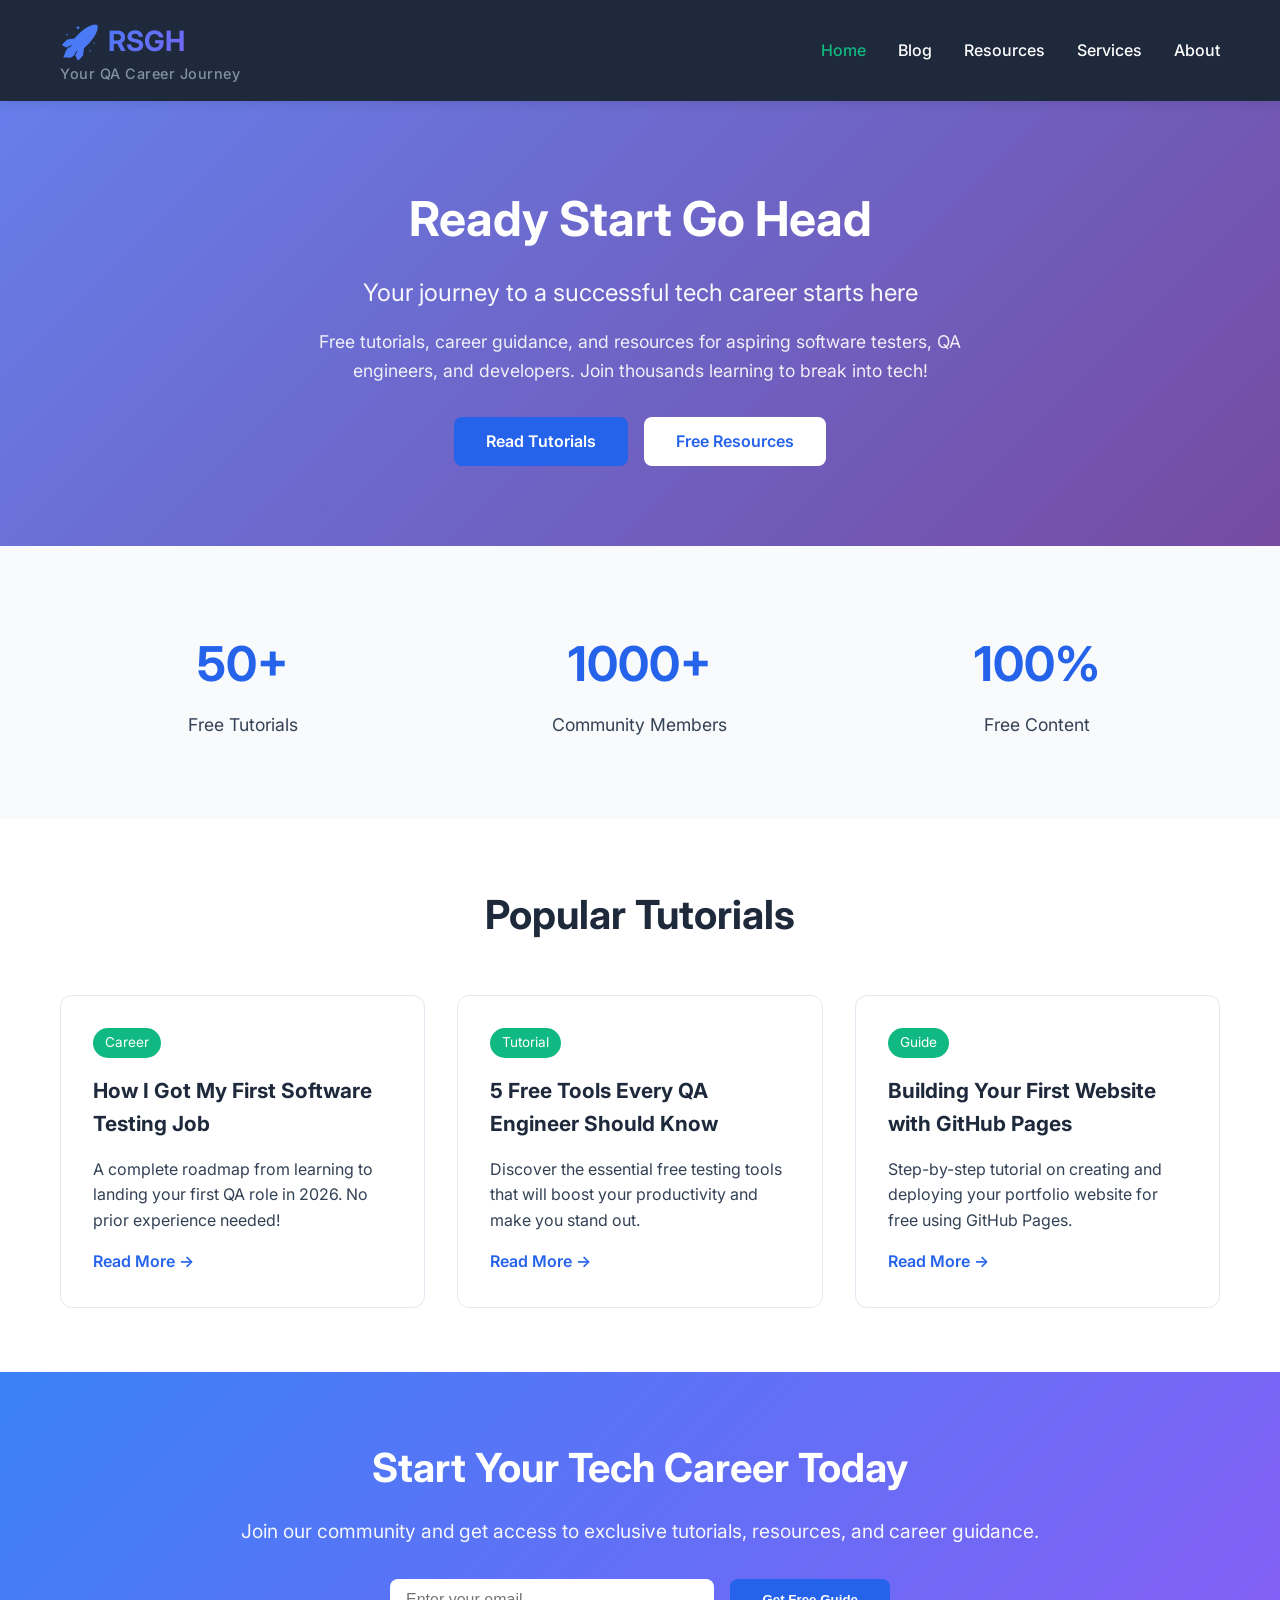
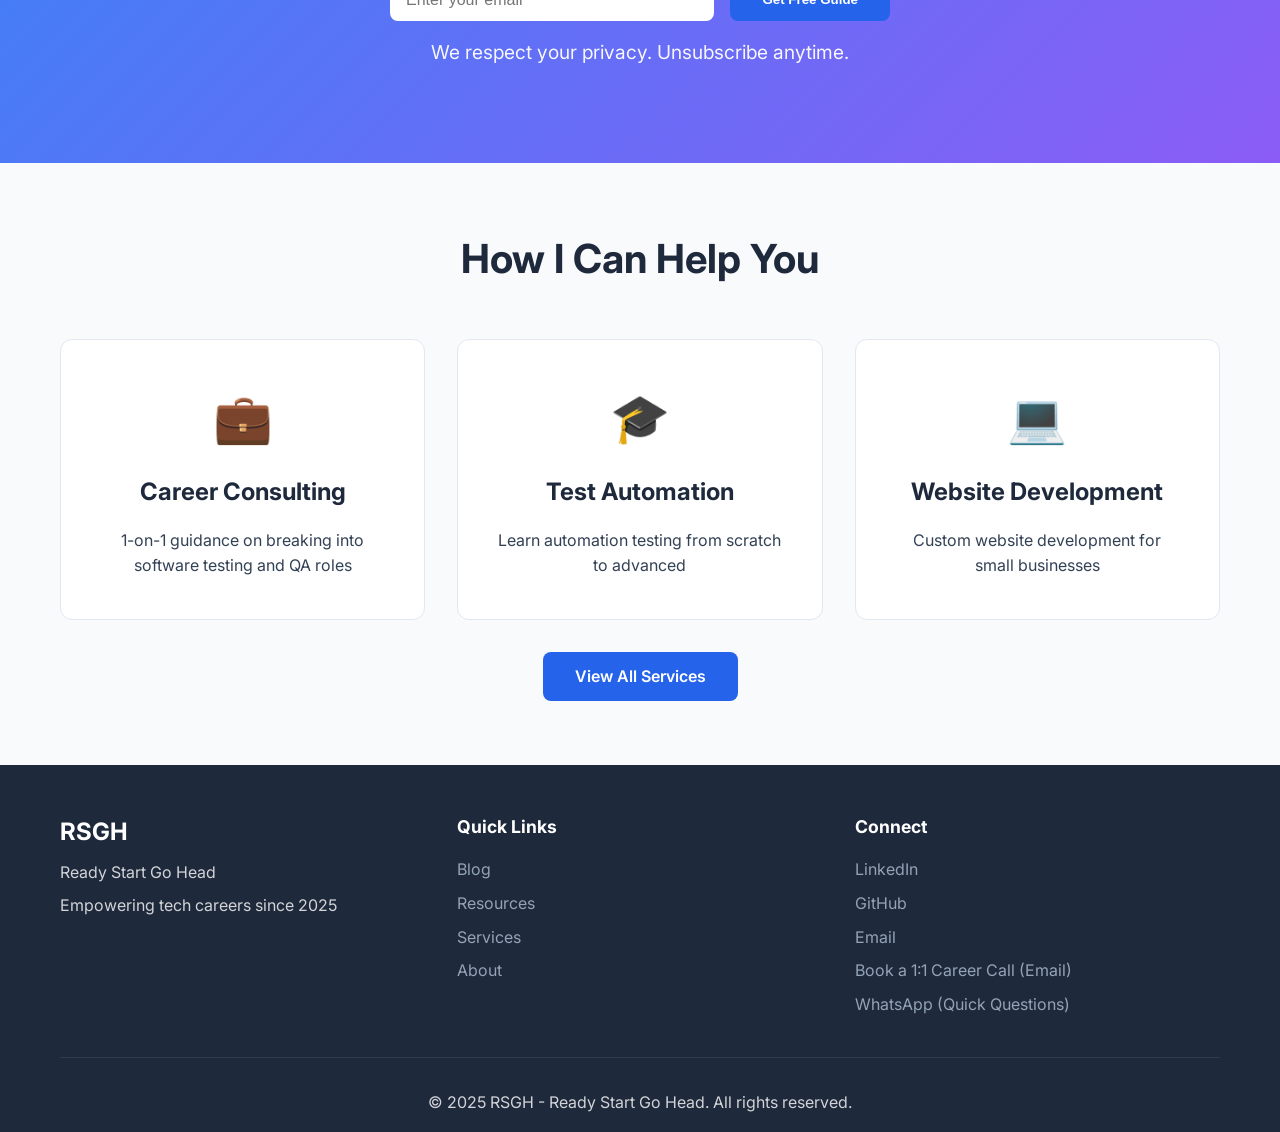
==== index.html @ 015f0974 "Add website files" ====
<!DOCTYPE html>
<html lang="en">
<head>
    <meta charset="UTF-8">
    <meta name="viewport" content="width=device-width, initial-scale=1.0">
    <meta name="description" content="RSGH - Ready Start Go Head | Empowering tech careers, software testing tutorials, and career guidance for aspiring developers and QA engineers.">
    <meta name="keywords" content="software testing, QA engineer, automation testing, career guidance, tech tutorials, RSGH, Ready Start Go Head">
    <title>RSGH - Ready Start Go Head | Tech Career & Software Testing</title>
    <link rel="stylesheet" href="styles.css">
    <link rel="preconnect" href="https://fonts.googleapis.com">
    <link rel="preconnect" href="https://fonts.gstatic.com" crossorigin>
    <link href="https://fonts.googleapis.com/css2?family=Inter:wght@300;400;600;700&display=swap" rel="stylesheet">
</head>
<body>
    <!-- Navigation -->
        <nav class="navbar">
            <div class="container">
                <div class="nav-brand">
                    <h2 style="display: flex; align-items: center; gap: 0.5rem; font-size: 1.75rem;"><span style="font-size: 2rem;">🚀</span> RSGH</h2>
                    <span class="brand-tagline" style="font-size: 0.9rem; font-weight: 500; opacity: 0.85; letter-spacing: 0.5px;">Your QA Career Journey</span>
                </div>
                <ul class="nav-menu">
                    <li><a href="index.html" class="active">Home</a></li>
                    <li><a href="blog.html">Blog</a></li>
                    <li><a href="resources.html">Resources</a></li>
                    <li><a href="services.html">Services</a></li>
                    <li><a href="about.html">About</a></li>
                </ul>
            </div>
        </nav>
    <!-- Hero Section -->
    <section class="hero">
        <div class="container">
            <div class="hero-content">
                <h1 class="hero-title">Ready Start Go Head</h1>
                <p class="hero-subtitle">Your journey to a successful tech career starts here</p>
                <p class="hero-description">Free tutorials, career guidance, and resources for aspiring software testers, QA engineers, and developers. Join thousands learning to break into tech!</p>
                <div class="hero-buttons">
                    <a href="blog.html" class="btn btn-primary">Read Tutorials</a>
                    <a href="resources.html" class="btn btn-secondary">Free Resources</a>
                </div>
            </div>
        </div>
    </section>

    <!-- Stats Section -->
    <section class="stats">
        <div class="container">
            <div class="stats-grid">
                <div class="stat-card">
                    <h3 class="stat-number">50+</h3>
                    <p class="stat-label">Free Tutorials</p>
                </div>
                <div class="stat-card">
                    <h3 class="stat-number">1000+</h3>
                    <p class="stat-label">Community Members</p>
                </div>
                <div class="stat-card">
                    <h3 class="stat-number">100%</h3>
                    <p class="stat-label">Free Content</p>
                </div>
            </div>
        </div>
    </section>

    <!-- Featured Content -->
    <section class="featured">
        <div class="container">
            <h2 class="section-title">Popular Tutorials</h2>
            <div class="featured-grid">
                <div class="featured-card">
                    <span class="card-tag">Career</span>
                    <h3>How I Got My First Software Testing Job</h3>
                    <p>A complete roadmap from learning to landing your first QA role in 2026. No prior experience needed!</p>
                    <a href="blog.html#post1" class="card-link">Read More →</a>
                </div>
                <div class="featured-card">
                    <span class="card-tag">Tutorial</span>
                    <h3>5 Free Tools Every QA Engineer Should Know</h3>
                    <p>Discover the essential free testing tools that will boost your productivity and make you stand out.</p>
                    <a href="blog.html#post2" class="card-link">Read More →</a>
                </div>
                <div class="featured-card">
                    <span class="card-tag">Guide</span>
                    <h3>Building Your First Website with GitHub Pages</h3>
                    <p>Step-by-step tutorial on creating and deploying your portfolio website for free using GitHub Pages.</p>
                    <a href="blog.html#post3" class="card-link">Read More →</a>
                </div>
            </div>
        </div>
    </section>

    <!-- CTA Section -->
    <section class="cta">
        <div class="container">
            <div class="cta-content">
                <h2>Start Your Tech Career Today</h2>
                <p>Join our community and get access to exclusive tutorials, resources, and career guidance.</p>
                <form class="email-form" action="https://formspree.io/f/mdanqoqn" method="POST">
                    <input type="email" name="email" placeholder="Enter your email" required>
                    <button type="submit" class="btn btn-primary">Get Free Guide</button>
                </form>
                <p class="privacy-note">We respect your privacy. Unsubscribe anytime.</p>
            </div>
        </div>
    </section>

    <!-- Services Preview -->
    <section class="services-preview">
        <div class="container">
            <h2 class="section-title">How I Can Help You</h2>
            <div class="services-grid">
                <div class="service-card">
                    <div class="service-icon">💼</div>
                    <h3>Career Consulting</h3>
                    <p>1-on-1 guidance on breaking into software testing and QA roles</p>
                </div>
                <div class="service-card">
                    <div class="service-icon">🎓</div>
                    <h3>Test Automation</h3>
                    <p>Learn automation testing from scratch to advanced</p>
                </div>
                <div class="service-card">
                    <div class="service-icon">💻</div>
                    <h3>Website Development</h3>
                    <p>Custom website development for small businesses</p>
                </div>
            </div>
            <div class="cta-button">
                <a href="services.html" class="btn btn-primary">View All Services</a>
            </div>
        </div>
    </section>

    <!-- Footer -->
    <footer class="footer">
        <div class="container">
            <div class="footer-content">
                <div class="footer-brand">
                    <h3>RSGH</h3>
                    <p>Ready Start Go Head</p>
                    <p>Empowering tech careers since 2025</p>
                </div>
                <div class="footer-links">
                    <h4>Quick Links</h4>
                    <ul>
                        <li><a href="blog.html">Blog</a></li>
                        <li><a href="resources.html">Resources</a></li>
                        <li><a href="services.html">Services</a></li>
                        <li><a href="about.html">About</a></li>
                    </ul>
                </div>
                <div class="footer-connect">                    
					<h4>Connect</h4>
					<ul>
					  <li><a href="https://www.linkedin.com/in/rajasekhar-narisetti/" target="_blank">LinkedIn</a></li>
					  <li><a href="https://github.com/rajasekhar477" target="_blank">GitHub</a></li>
					  <li><a href="mailto:raja4usekhar@gmail.com">Email</a></li>
					  <li><a href="mailto:raja4usekhar@gmail.com?subject=Book%20a%201:1%20Career%20Call&body=Hi%20Rajasekhar%2C%0A%0AI%20would%20like%20to%20book%20a%201:1%20career%20call.%20Here%20are%20my%20details%3A%0A-%20Current%20role%3A%0A-%20Experience%3A%0A-%20Main%20questions%3A%0A%0AThanks%2C%0A"
							 >Book a 1:1 Career Call (Email)</a></li>
					  <li><a href="https://wa.me/918919126316?text=Hi%20Rajasekhar%2C%20I%20came%20from%20rsgh.online%20and%20want%20career%20guidance."
							 target="_blank">WhatsApp (Quick Questions)</a></li>
					</ul>
                </div>
            </div>
            <div class="footer-bottom">
                <p>&copy; 2025 RSGH - Ready Start Go Head. All rights reserved.</p>
            </div>
        </div>
    </footer>

    <script>
        // Simple mobile menu toggle
        const navMenu = document.querySelector('.nav-menu');
        const navBrand = document.querySelector('.nav-brand');
        
        // Smooth scroll for anchor links
        document.querySelectorAll('a[href^="#"]').forEach(anchor => {
            anchor.addEventListener('click', function (e) {
                e.preventDefault();
                const target = document.querySelector(this.getAttribute('href'));
                if (target) {
                    target.scrollIntoView({ behavior: 'smooth' });
                }
            });
        });
    </script>

	    <!-- Start of Tawk.to Script -->	   
		<!--Start of Tawk.to Script-->
		<script type="text/javascript">
		var Tawk_API=Tawk_API||{}, Tawk_LoadStart=new Date();
		(function(){
		var s1=document.createElement("script"),s0=document.getElementsByTagName("script")[0];
		s1.async=true;
		s1.src='https://embed.tawk.to/694ec43c77283d197dcb7bb7/1jddqt34b';
		s1.charset='UTF-8';
		s1.setAttribute('crossorigin','*');
		s0.parentNode.insertBefore(s1,s0);
		})();
		</script>
		<!--End of Tawk.to Script-->
	    <!-- End of Tawk.to Script -->
</body>
</html>
---- styles.css ----
/* RSGH Website Styles - Ready Start Go Head */

/* Reset and Base Styles */
* {
    margin: 0;
    padding: 0;
    box-sizing: border-box;
}

:root {
    --primary-color: #2563eb;
    --secondary-color: #10b981;
    --dark-color: #1e293b;
    --light-color: #f8fafc;
    --text-color: #334155;
    --border-color: #e2e8f0;
    --gradient-start: #3b82f6;
    --gradient-end: #8b5cf6;
}

body {
    font-family: 'Inter', -apple-system, BlinkMacSystemFont, 'Segoe UI', sans-serif;
    line-height: 1.6;
    color: var(--text-color);
    background-color: #fff;
}

/* Container */
.container {
    max-width: 1200px;
    margin: 0 auto;
    padding: 0 20px;
}

/* Navigation */
.navbar {
    background: var(--dark-color);
    color: white;
    padding: 1rem 0;
    position: sticky;
    top: 0;
    z-index: 100;
    box-shadow: 0 2px 10px rgba(0,0,0,0.1);
}

.navbar .container {
    display: flex;
    justify-content: space-between;
    align-items: center;
}

.nav-brand h2 {
    font-size: 1.8rem;
    font-weight: 700;
    background: linear-gradient(135deg, var(--gradient-start), var(--gradient-end));
    -webkit-background-clip: text;
    -webkit-text-fill-color: transparent;
    background-clip: text;
}

.brand-tagline {
    font-size: 0.75rem;
    color: #94a3b8;
    display: block;
    margin-top: -5px;
}

.nav-menu {
    display: flex;
    list-style: none;
    gap: 2rem;
}

.nav-menu a {
    color: white;
    text-decoration: none;
    font-weight: 500;
    transition: color 0.3s;
}

.nav-menu a:hover,
.nav-menu a.active {
    color: var(--secondary-color);
}

/* Hero Section */
.hero {
    background: linear-gradient(135deg, #667eea 0%, #764ba2 100%);
    color: white;
    padding: 5rem 0;
    text-align: center;
}

.hero-title {
    font-size: 3rem;
    font-weight: 700;
    margin-bottom: 1rem;
    animation: fadeInUp 0.8s ease-out;
}

.hero-subtitle {
    font-size: 1.5rem;
    margin-bottom: 1rem;
    opacity: 0.95;
}

.hero-description {
    font-size: 1.1rem;
    max-width: 700px;
    margin: 0 auto 2rem;
    opacity: 0.9;
}

.hero-buttons {
    display: flex;
    gap: 1rem;
    justify-content: center;
    flex-wrap: wrap;
}

/* Buttons */
.btn {
    display: inline-block;
    padding: 0.75rem 2rem;
    text-decoration: none;
    border-radius: 8px;
    font-weight: 600;
    transition: all 0.3s;
    cursor: pointer;
    border: none;
}

.btn-primary {
    background: var(--primary-color);
    color: white;
}

.btn-primary:hover {
    background: #1d4ed8;
    transform: translateY(-2px);
    box-shadow: 0 10px 20px rgba(37, 99, 235, 0.3);
}

.btn-secondary {
    background: white;
    color: var(--primary-color);
}

.btn-secondary:hover {
    background: var(--light-color);
    transform: translateY(-2px);
}

/* Stats Section */
.stats {
    padding: 3rem 0;
    background: var(--light-color);
}

.stats-grid {
    display: grid;
    grid-template-columns: repeat(auto-fit, minmax(250px, 1fr));
    gap: 2rem;
    text-align: center;
}

.stat-card {
    padding: 2rem;
}

.stat-number {
    font-size: 3rem;
    font-weight: 700;
    color: var(--primary-color);
    margin-bottom: 0.5rem;
}

.stat-label {
    font-size: 1.1rem;
    color: var(--text-color);
}

/* Featured Section */
.featured {
    padding: 4rem 0;
}

.section-title {
    text-align: center;
    font-size: 2.5rem;
    margin-bottom: 3rem;
    color: var(--dark-color);
}

.featured-grid {
    display: grid;
    grid-template-columns: repeat(auto-fit, minmax(300px, 1fr));
    gap: 2rem;
}

.featured-card {
    background: white;
    border: 1px solid var(--border-color);
    border-radius: 12px;
    padding: 2rem;
    transition: all 0.3s;
    cursor: pointer;
}

.featured-card:hover {
    transform: translateY(-5px);
    box-shadow: 0 10px 30px rgba(0,0,0,0.1);
}

.card-tag {
    display: inline-block;
    background: var(--secondary-color);
    color: white;
    padding: 0.25rem 0.75rem;
    border-radius: 20px;
    font-size: 0.85rem;
    margin-bottom: 1rem;
}

.featured-card h3 {
    font-size: 1.3rem;
    margin-bottom: 1rem;
    color: var(--dark-color);
}

.featured-card p {
    color: var(--text-color);
    margin-bottom: 1rem;
}

.card-link {
    color: var(--primary-color);
    text-decoration: none;
    font-weight: 600;
}

.card-link:hover {
    text-decoration: underline;
}

/* CTA Section */
.cta {
    background: linear-gradient(135deg, var(--gradient-start), var(--gradient-end));
    color: white;
    padding: 4rem 0;
    text-align: center;
}

.cta-content h2 {
    font-size: 2.5rem;
    margin-bottom: 1rem;
}

.cta-content p {
    font-size: 1.2rem;
    margin-bottom: 2rem;
    opacity: 0.95;
}

.email-form {
    display: flex;
    max-width: 500px;
    margin: 0 auto;
    gap: 1rem;
    flex-wrap: wrap;
    justify-content: center;
}

.email-form input {
    flex: 1;
    min-width: 250px;
    padding: 0.75rem 1rem;
    border: none;
    border-radius: 8px;
    font-size: 1rem;
}

.email-form button {
    padding: 0.75rem 2rem;
}

.privacy-note {
    margin-top: 1rem;
    font-size: 0.9rem;
    opacity: 0.8;
}

/* Services Preview */
.services-preview {
    padding: 4rem 0;
    background: var(--light-color);
}

.services-grid {
    display: grid;
    grid-template-columns: repeat(auto-fit, minmax(300px, 1fr));
    gap: 2rem;
    margin-bottom: 2rem;
}

.service-card {
    background: white;
    padding: 2.5rem;
    border-radius: 12px;
    text-align: center;
    border: 1px solid var(--border-color);
    transition: all 0.3s;
}

.service-card:hover {
    transform: translateY(-5px);
    box-shadow: 0 10px 30px rgba(0,0,0,0.1);
}

.service-icon {
    font-size: 3rem;
    margin-bottom: 1rem;
}

.service-card h3 {
    font-size: 1.5rem;
    margin-bottom: 1rem;
    color: var(--dark-color);
}

.cta-button {
    text-align: center;
    margin-top: 2rem;
}

/* Footer */
.footer {
    background: var(--dark-color);
    color: white;
    padding: 3rem 0 1rem;
}

.footer-content {
    display: grid;
    grid-template-columns: repeat(auto-fit, minmax(250px, 1fr));
    gap: 2rem;
    margin-bottom: 2rem;
}

.footer-brand h3 {
    font-size: 1.5rem;
    margin-bottom: 0.5rem;
}

.footer-brand p {
    opacity: 0.8;
    margin-bottom: 0.5rem;
}

.footer-links h4,
.footer-connect h4 {
    margin-bottom: 1rem;
    font-size: 1.1rem;
}

.footer-links ul,
.footer-connect ul {
    list-style: none;
}

.footer-links a,
.footer-connect a {
    color: #94a3b8;
    text-decoration: none;
    display: block;
    margin-bottom: 0.5rem;
    transition: color 0.3s;
}

.footer-links a:hover,
.footer-connect a:hover {
    color: var(--secondary-color);
}

.footer-bottom {
    text-align: center;
    padding-top: 2rem;
    border-top: 1px solid #334155;
    opacity: 0.8;
}

/* Animations */
@keyframes fadeInUp {
    from {
        opacity: 0;
        transform: translateY(30px);
    }
    to {
        opacity: 1;
        transform: translateY(0);
    }
}

/* Responsive Design */
@media (max-width: 768px) {
    .hero-title {
        font-size: 2rem;
    }
    
    .hero-subtitle {
        font-size: 1.2rem;
    }
    
    .nav-menu {
        flex-direction: column;
        gap: 1rem;
    }
    
    .navbar .container {
        flex-direction: column;
        text-align: center;
    }
    
    .section-title {
        font-size: 2rem;
    }
    
    .email-form {
        flex-direction: column;
    }
    
    .email-form input {
        min-width: 100%;
    }
}
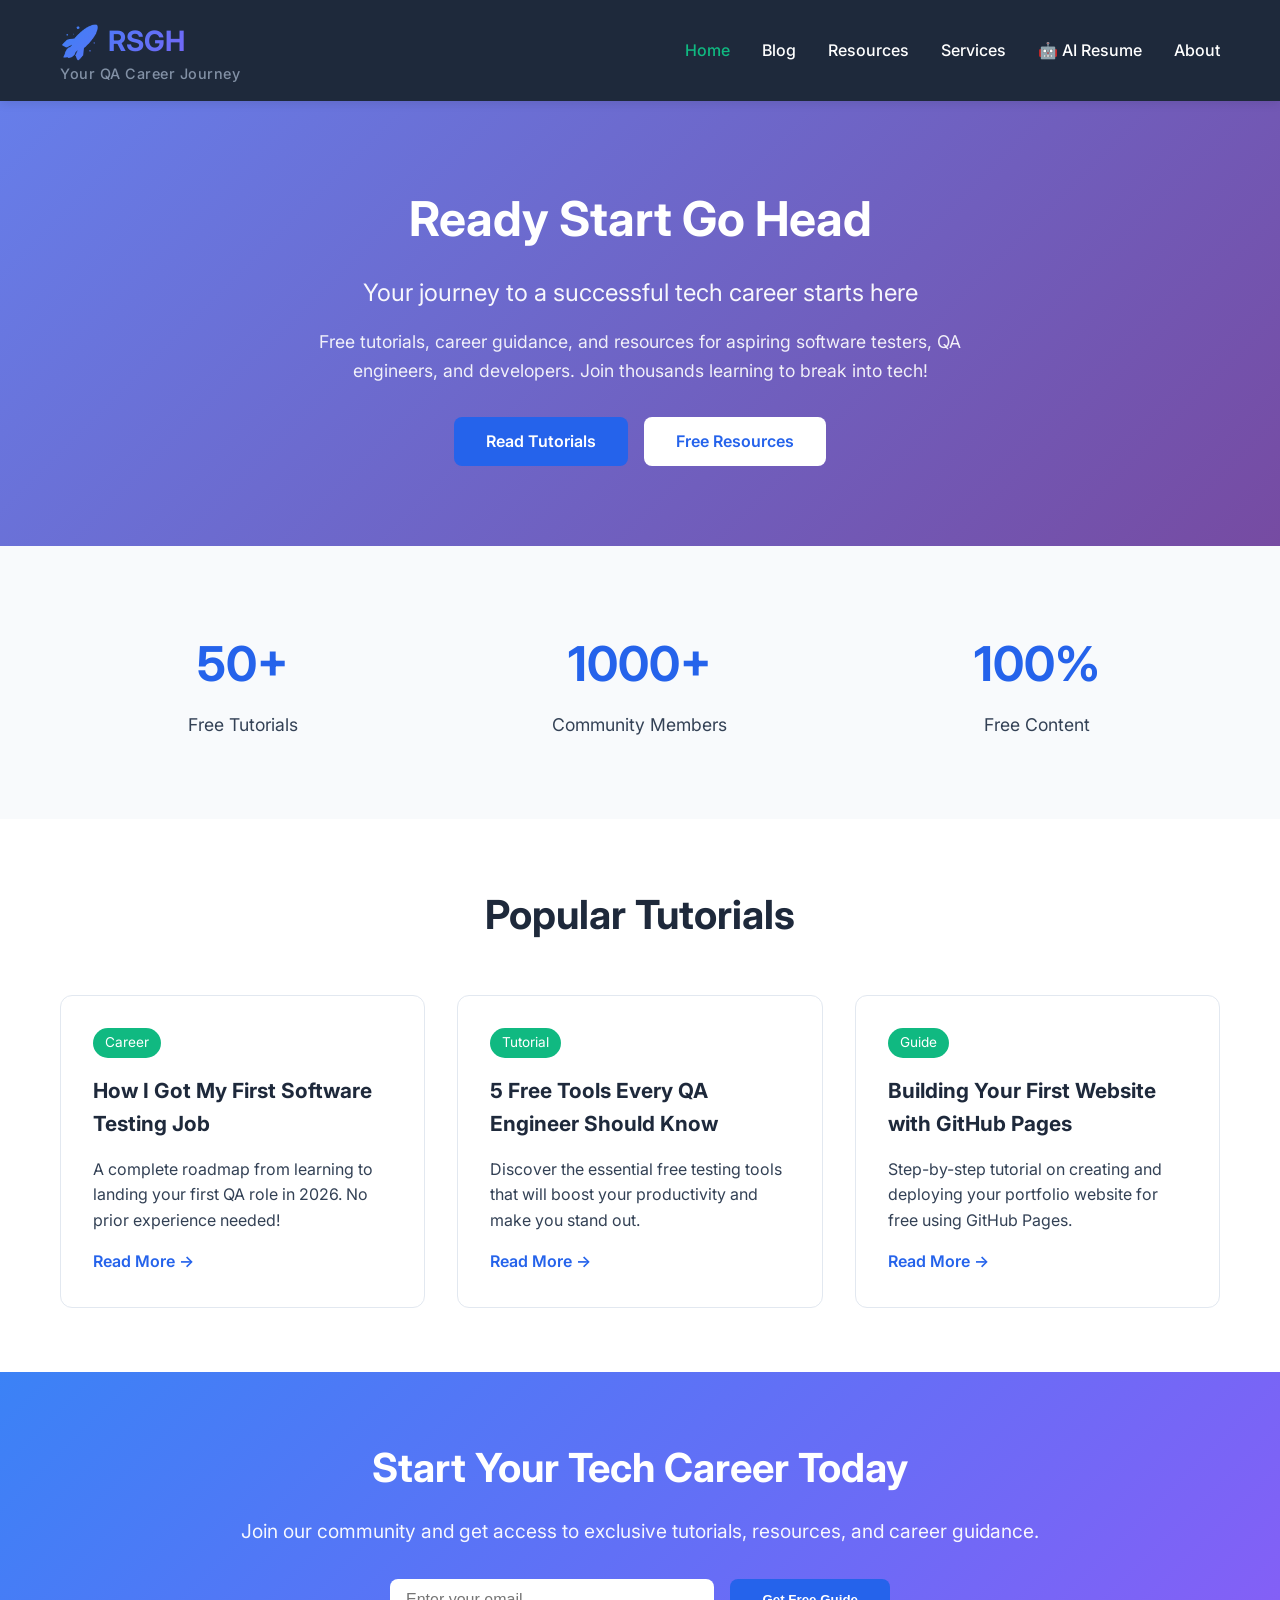
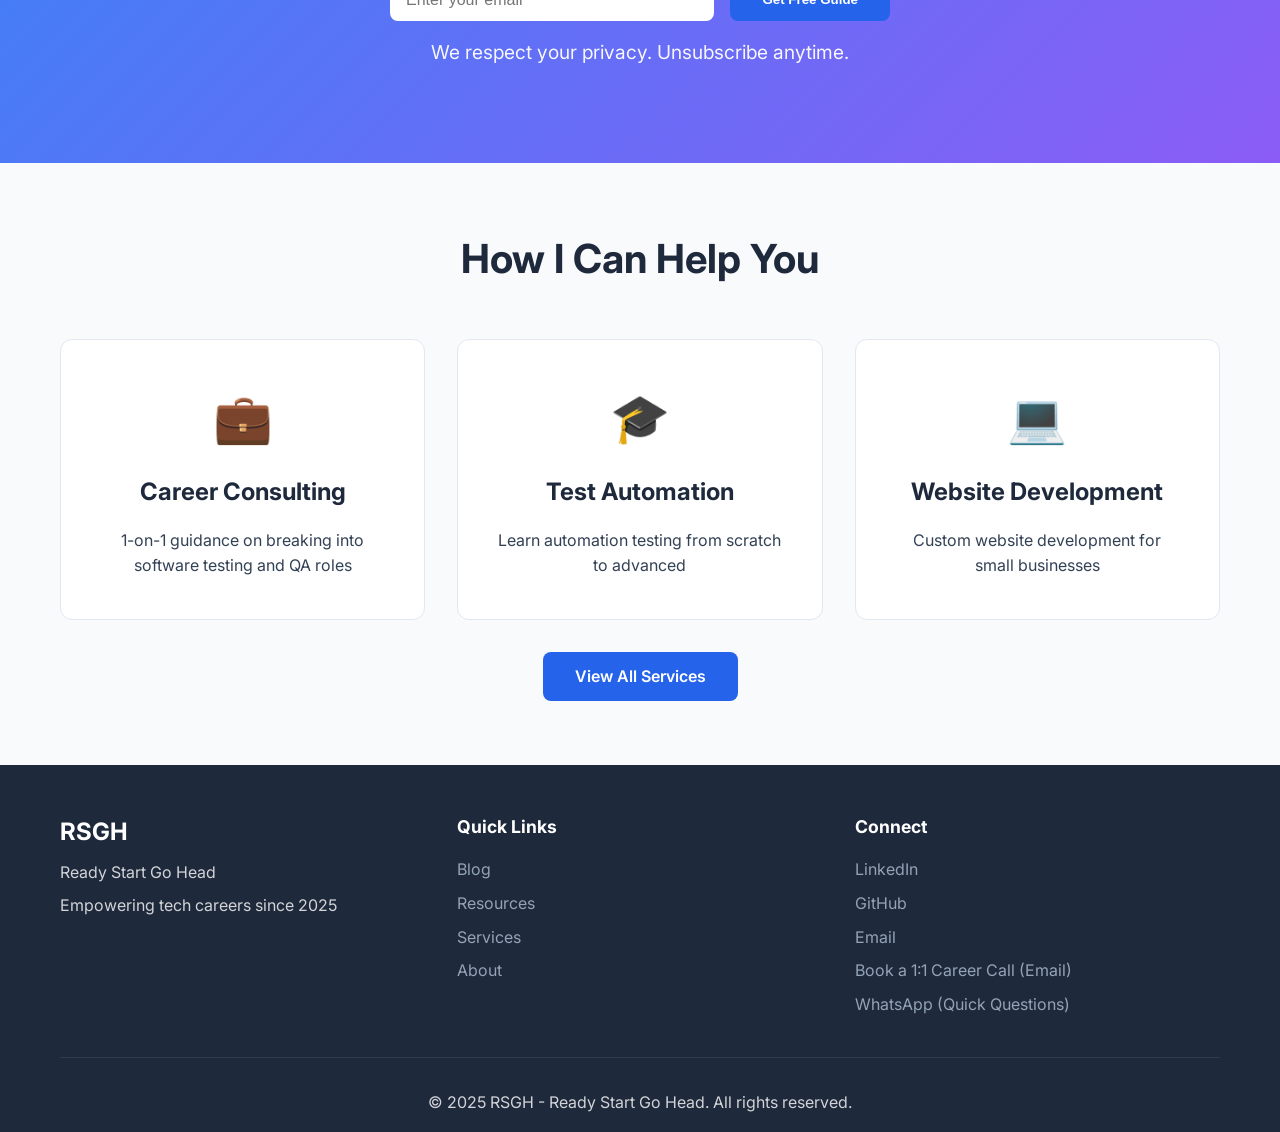
==== commit 186102e1: "Add AI Resume Tailor to navigation menu" ====
--- a/index.html
+++ b/index.html
@@ -24,6 +24,7 @@
                     <li><a href="blog.html">Blog</a></li>
                     <li><a href="resources.html">Resources</a></li>
                     <li><a href="services.html">Services</a></li>
+					            <li><a href="ai-resume-tailor.html">🤖 AI Resume</a></li>
                     <li><a href="about.html">About</a></li>
                 </ul>
             </div>
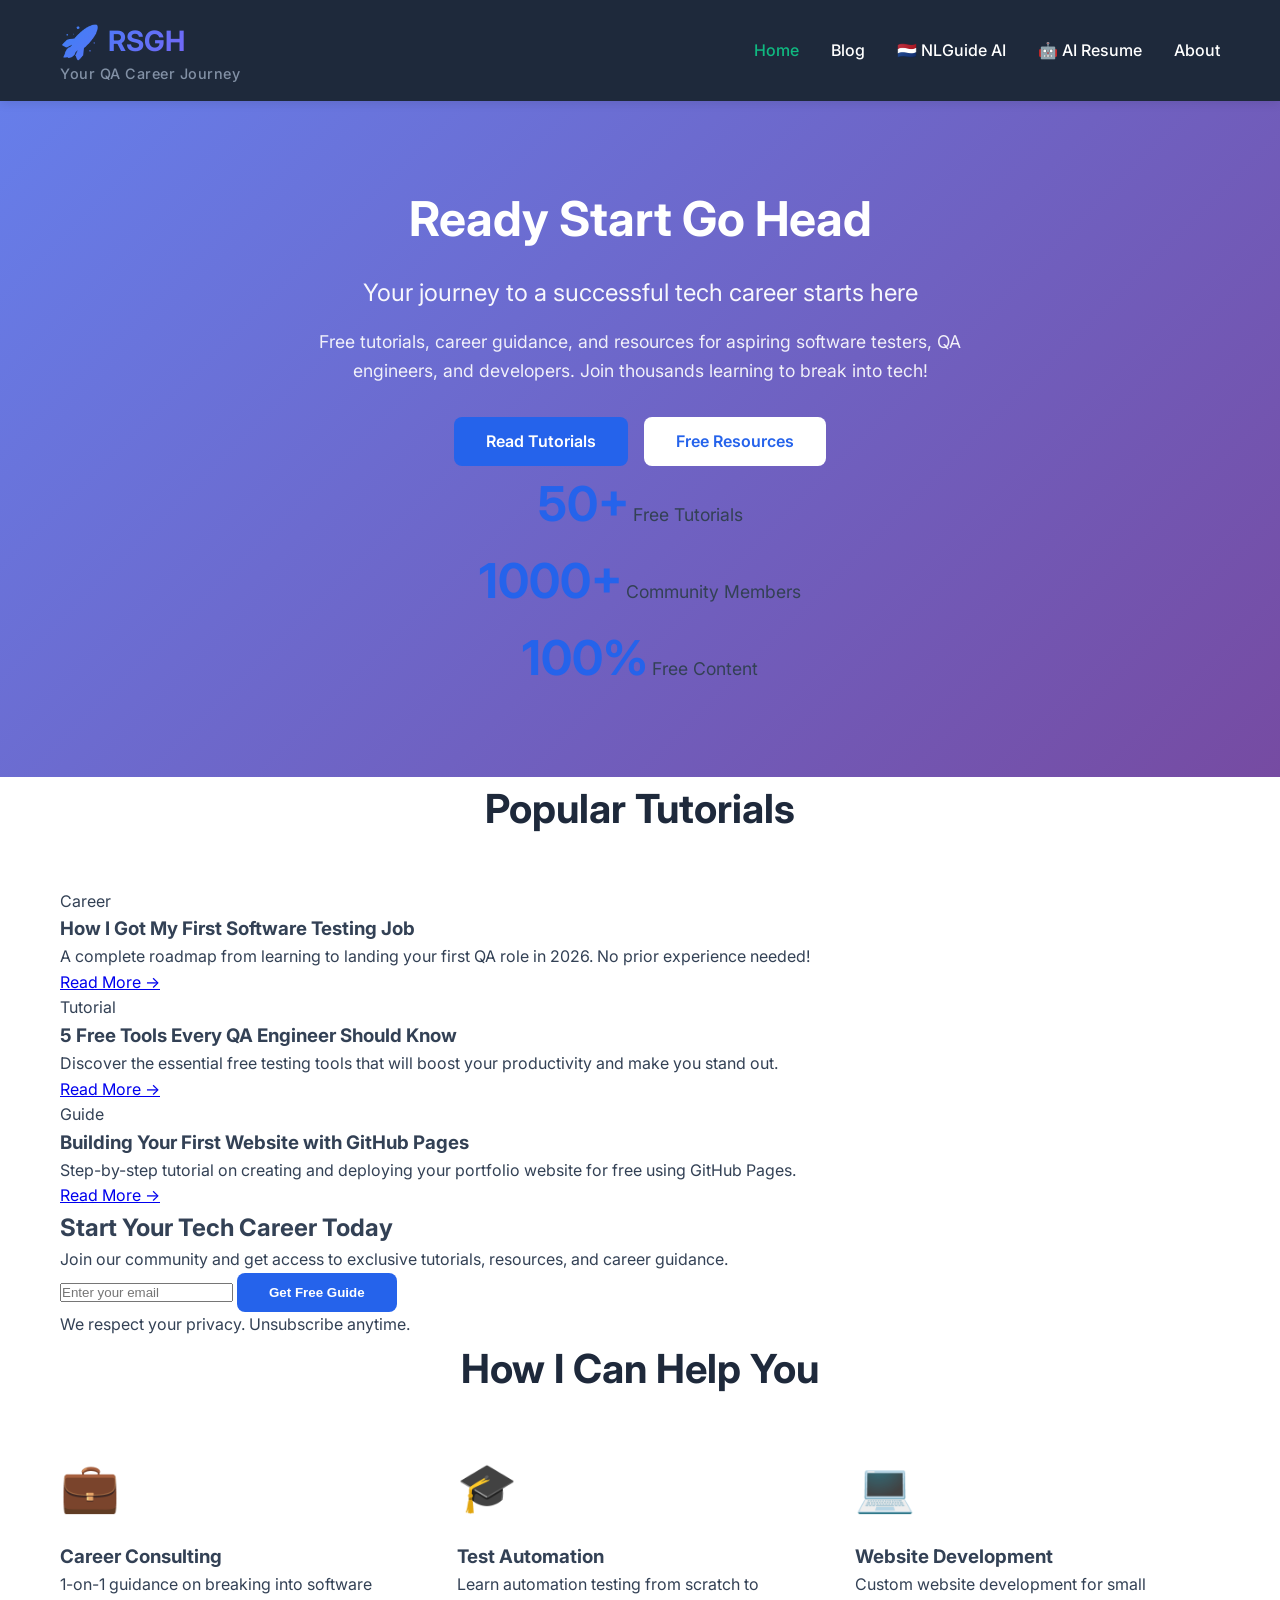
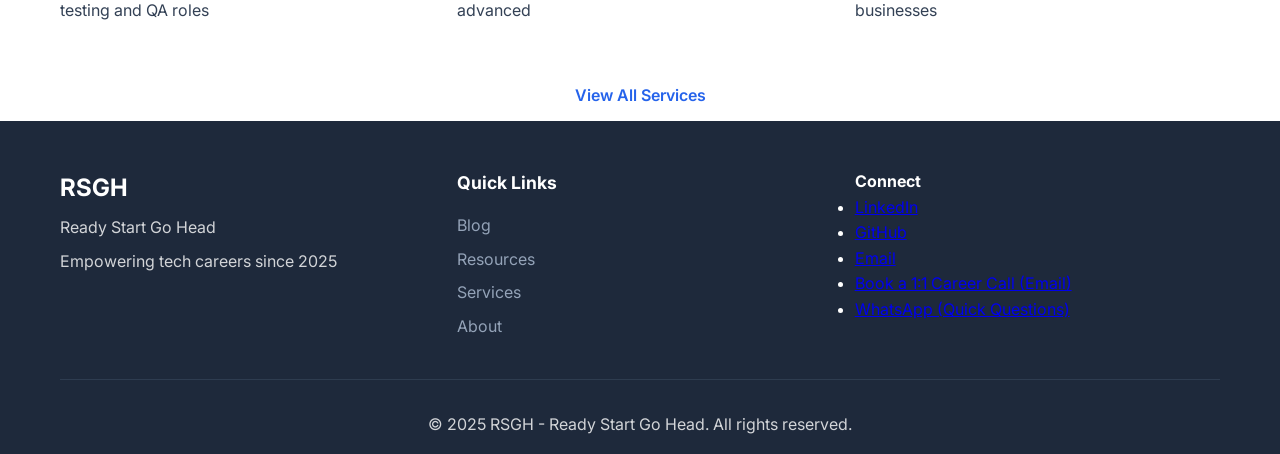
==== commit 5f274089: "Update index.html" ====
--- a/index.html
+++ b/index.html
@@ -13,22 +13,22 @@
 </head>
 <body>
     <!-- Navigation -->
-        <nav class="navbar">
-            <div class="container">
-                <div class="nav-brand">
-                    <h2 style="display: flex; align-items: center; gap: 0.5rem; font-size: 1.75rem;"><span style="font-size: 2rem;">🚀</span> RSGH</h2>
-                    <span class="brand-tagline" style="font-size: 0.9rem; font-weight: 500; opacity: 0.85; letter-spacing: 0.5px;">Your QA Career Journey</span>
-                </div>
-                <ul class="nav-menu">
-                    <li><a href="index.html" class="active">Home</a></li>
-                    <li><a href="blog.html">Blog</a></li>
-                    <li><a href="resources.html">Resources</a></li>
-                    <li><a href="services.html">Services</a></li>
-					            <li><a href="ai-resume-tailor.html">🤖 AI Resume</a></li>
-                    <li><a href="about.html">About</a></li>
-                </ul>
-            </div>
-        </nav>
+    <nav class="navbar">
+        <div class="container">
+            <div class="nav-brand">
+                <h2 style="display: flex; align-items: center; gap: 0.5rem; font-size: 1.75rem;"><span style="font-size: 2rem;">🚀</span> RSGH</h2>
+                <span class="brand-tagline" style="font-size: 0.9rem; font-weight: 500; opacity: 0.85; letter-spacing: 0.5px;">Your QA Career Journey</span>
+            </div>
+            <ul class="nav-menu">
+                <li><a href="index.html" class="active">Home</a></li>
+                <li><a href="blog.html">Blog</a></li>
+                <li><a href="nlguide-ai.html">🇳🇱 NLGuide AI</a></li>
+                <li><a href="ai-resume-tailor.html">🤖 AI Resume</a></li>
+                <li><a href="about.html">About</a></li>
+            </ul>
+        </div>
+    </nav>
+
     <!-- Hero Section -->
     <section class="hero">
         <div class="container">
@@ -40,95 +40,94 @@
                     <a href="blog.html" class="btn btn-primary">Read Tutorials</a>
                     <a href="resources.html" class="btn btn-secondary">Free Resources</a>
                 </div>
-            </div>
-        </div>
-    </section>
-
-    <!-- Stats Section -->
-    <section class="stats">
-        <div class="container">
-            <div class="stats-grid">
-                <div class="stat-card">
-                    <h3 class="stat-number">50+</h3>
-                    <p class="stat-label">Free Tutorials</p>
-                </div>
-                <div class="stat-card">
-                    <h3 class="stat-number">1000+</h3>
-                    <p class="stat-label">Community Members</p>
-                </div>
-                <div class="stat-card">
-                    <h3 class="stat-number">100%</h3>
-                    <p class="stat-label">Free Content</p>
-                </div>
-            </div>
-        </div>
-    </section>
-
-    <!-- Featured Content -->
-    <section class="featured">
+                <div class="hero-stats">
+                    <div class="stat-item">
+                        <span class="stat-number">50+</span>
+                        <span class="stat-label">Free Tutorials</span>
+                    </div>
+                    <div class="stat-item">
+                        <span class="stat-number">1000+</span>
+                        <span class="stat-label">Community Members</span>
+                    </div>
+                    <div class="stat-item">
+                        <span class="stat-number">100%</span>
+                        <span class="stat-label">Free Content</span>
+                    </div>
+                </div>
+            </div>
+        </div>
+    </section>
+
+    <!-- Featured Posts Section -->
+    <section class="featured-posts">
         <div class="container">
             <h2 class="section-title">Popular Tutorials</h2>
-            <div class="featured-grid">
-                <div class="featured-card">
-                    <span class="card-tag">Career</span>
-                    <h3>How I Got My First Software Testing Job</h3>
-                    <p>A complete roadmap from learning to landing your first QA role in 2026. No prior experience needed!</p>
-                    <a href="blog.html#post1" class="card-link">Read More →</a>
-                </div>
-                <div class="featured-card">
-                    <span class="card-tag">Tutorial</span>
-                    <h3>5 Free Tools Every QA Engineer Should Know</h3>
-                    <p>Discover the essential free testing tools that will boost your productivity and make you stand out.</p>
-                    <a href="blog.html#post2" class="card-link">Read More →</a>
-                </div>
-                <div class="featured-card">
-                    <span class="card-tag">Guide</span>
-                    <h3>Building Your First Website with GitHub Pages</h3>
-                    <p>Step-by-step tutorial on creating and deploying your portfolio website for free using GitHub Pages.</p>
-                    <a href="blog.html#post3" class="card-link">Read More →</a>
-                </div>
-            </div>
-        </div>
-    </section>
-
-    <!-- CTA Section -->
-    <section class="cta">
-        <div class="container">
-            <div class="cta-content">
-                <h2>Start Your Tech Career Today</h2>
-                <p>Join our community and get access to exclusive tutorials, resources, and career guidance.</p>
-                <form class="email-form" action="https://formspree.io/f/mdanqoqn" method="POST">
-                    <input type="email" name="email" placeholder="Enter your email" required>
+            <div class="post-grid">
+                <!-- Post 1 -->
+                <article class="post-card">
+                    <div class="post-category">Career</div>
+                    <h3 class="post-title">How I Got My First Software Testing Job</h3>
+                    <p class="post-excerpt">A complete roadmap from learning to landing your first QA role in 2026. No prior experience needed!</p>
+                    <a href="blog.html#post1" class="read-more">Read More →</a>
+                </article>
+
+                <!-- Post 2 -->
+                <article class="post-card">
+                    <div class="post-category">Tutorial</div>
+                    <h3 class="post-title">5 Free Tools Every QA Engineer Should Know</h3>
+                    <p class="post-excerpt">Discover the essential free testing tools that will boost your productivity and make you stand out.</p>
+                    <a href="blog.html#post2" class="read-more">Read More →</a>
+                </article>
+
+                <!-- Post 3 -->
+                <article class="post-card">
+                    <div class="post-category">Guide</div>
+                    <h3 class="post-title">Building Your First Website with GitHub Pages</h3>
+                    <p class="post-excerpt">Step-by-step tutorial on creating and deploying your portfolio website for free using GitHub Pages.</p>
+                    <a href="blog.html#post3" class="read-more">Read More →</a>
+                </article>
+            </div>
+        </div>
+    </section>
+
+    <!-- Newsletter Section -->
+    <section class="newsletter">
+        <div class="container">
+            <div class="newsletter-card">
+                <h2 class="newsletter-title">Start Your Tech Career Today</h2>
+                <p class="newsletter-description">Join our community and get access to exclusive tutorials, resources, and career guidance.</p>
+                <form class="newsletter-form">
+                    <input type="email" placeholder="Enter your email" required>
                     <button type="submit" class="btn btn-primary">Get Free Guide</button>
                 </form>
-                <p class="privacy-note">We respect your privacy. Unsubscribe anytime.</p>
-            </div>
-        </div>
-    </section>
-
-    <!-- Services Preview -->
-    <section class="services-preview">
+                <p class="newsletter-note">We respect your privacy. Unsubscribe anytime.</p>
+            </div>
+        </div>
+    </section>
+
+    <!-- Services Overview Section -->
+    <section class="services-overview">
         <div class="container">
             <h2 class="section-title">How I Can Help You</h2>
             <div class="services-grid">
-                <div class="service-card">
+                <div class="service-item">
                     <div class="service-icon">💼</div>
                     <h3>Career Consulting</h3>
                     <p>1-on-1 guidance on breaking into software testing and QA roles</p>
                 </div>
-                <div class="service-card">
+                <div class="service-item">
                     <div class="service-icon">🎓</div>
                     <h3>Test Automation</h3>
                     <p>Learn automation testing from scratch to advanced</p>
                 </div>
-                <div class="service-card">
+                <div class="service-item">
                     <div class="service-icon">💻</div>
                     <h3>Website Development</h3>
                     <p>Custom website development for small businesses</p>
                 </div>
             </div>
-            <div class="cta-button">
-                <a href="services.html" class="btn btn-primary">View All Services</a>
+            <div style="text-align: center; margin-top: 3rem;">
+                <a href="services.html" class="btn btn-secondary">View All Services</a>
             </div>
         </div>
     </section>
@@ -151,17 +150,15 @@
                         <li><a href="about.html">About</a></li>
                     </ul>
                 </div>
-                <div class="footer-connect">                    
-					<h4>Connect</h4>
-					<ul>
-					  <li><a href="https://www.linkedin.com/in/rajasekhar-narisetti/" target="_blank">LinkedIn</a></li>
-					  <li><a href="https://github.com/rajasekhar477" target="_blank">GitHub</a></li>
-					  <li><a href="mailto:raja4usekhar@gmail.com">Email</a></li>
-					  <li><a href="mailto:raja4usekhar@gmail.com?subject=Book%20a%201:1%20Career%20Call&body=Hi%20Rajasekhar%2C%0A%0AI%20would%20like%20to%20book%20a%201:1%20career%20call.%20Here%20are%20my%20details%3A%0A-%20Current%20role%3A%0A-%20Experience%3A%0A-%20Main%20questions%3A%0A%0AThanks%2C%0A"
-							 >Book a 1:1 Career Call (Email)</a></li>
-					  <li><a href="https://wa.me/918919126316?text=Hi%20Rajasekhar%2C%20I%20came%20from%20rsgh.online%20and%20want%20career%20guidance."
-							 target="_blank">WhatsApp (Quick Questions)</a></li>
-					</ul>
+                <div class="footer-social">
+                    <h4>Connect</h4>
+                    <ul>
+                        <li><a href="https://www.linkedin.com/in/rajasekhar-narisetti/">LinkedIn</a></li>
+                        <li><a href="https://github.com/rajasekhar477">GitHub</a></li>
+                        <li><a href="mailto:raja4usekhar@gmail.com">Email</a></li>
+                        <li><a href="mailto:raja4usekhar@gmail.com?subject=Book%20a%201:1%20Career%20Call&body=Hi%20Rajasekhar%2C%0A%0AI%20would%20like%20to%20book%20a%201:1%20career%20call.%20Here%20are%20my%20details%3A%0A-%20Current%20role%3A%0A-%20Experience%3A%0A-%20Main%20questions%3A%0A%0AThanks%2C%0A">Book a 1:1 Career Call (Email)</a></li>
+                        <li><a href="https://wa.me/918919126316?text=Hi%20Rajasekhar%2C%20I%20came%20from%20rsgh.online%20and%20want%20career%20guidance.">WhatsApp (Quick Questions)</a></li>
+                    </ul>
                 </div>
             </div>
             <div class="footer-bottom">
@@ -174,33 +171,32 @@
         // Simple mobile menu toggle
         const navMenu = document.querySelector('.nav-menu');
         const navBrand = document.querySelector('.nav-brand');
-        
+
         // Smooth scroll for anchor links
         document.querySelectorAll('a[href^="#"]').forEach(anchor => {
             anchor.addEventListener('click', function (e) {
                 e.preventDefault();
                 const target = document.querySelector(this.getAttribute('href'));
                 if (target) {
-                    target.scrollIntoView({ behavior: 'smooth' });
+                    target.scrollIntoView({
+                        behavior: 'smooth'
+                    });
                 }
             });
         });
     </script>
-
-	    <!-- Start of Tawk.to Script -->	   
-		<!--Start of Tawk.to Script-->
-		<script type="text/javascript">
-		var Tawk_API=Tawk_API||{}, Tawk_LoadStart=new Date();
-		(function(){
-		var s1=document.createElement("script"),s0=document.getElementsByTagName("script")[0];
-		s1.async=true;
-		s1.src='https://embed.tawk.to/694ec43c77283d197dcb7bb7/1jddqt34b';
-		s1.charset='UTF-8';
-		s1.setAttribute('crossorigin','*');
-		s0.parentNode.insertBefore(s1,s0);
-		})();
-		</script>
-		<!--End of Tawk.to Script-->
-	    <!-- End of Tawk.to Script -->
+    
+    <!-- Tawk.to Live Chat -->
+    <script type="text/javascript">
+    var Tawk_API=Tawk_API||{}, Tawk_LoadStart=new Date();
+    (function(){
+    var s1=document.createElement("script"),s0=document.getElementsByTagName("script")[0];
+    s1.async=true;
+    s1.src='https://embed.tawk.to/694ec43c77283d197dcb7bb7/1jddqt34b';
+    s1.charset='UTF-8';
+    s1.setAttribute('crossorigin','*');
+    s0.parentNode.insertBefore(s1,s0);
+    })();
+    </script>
 </body>
 </html>
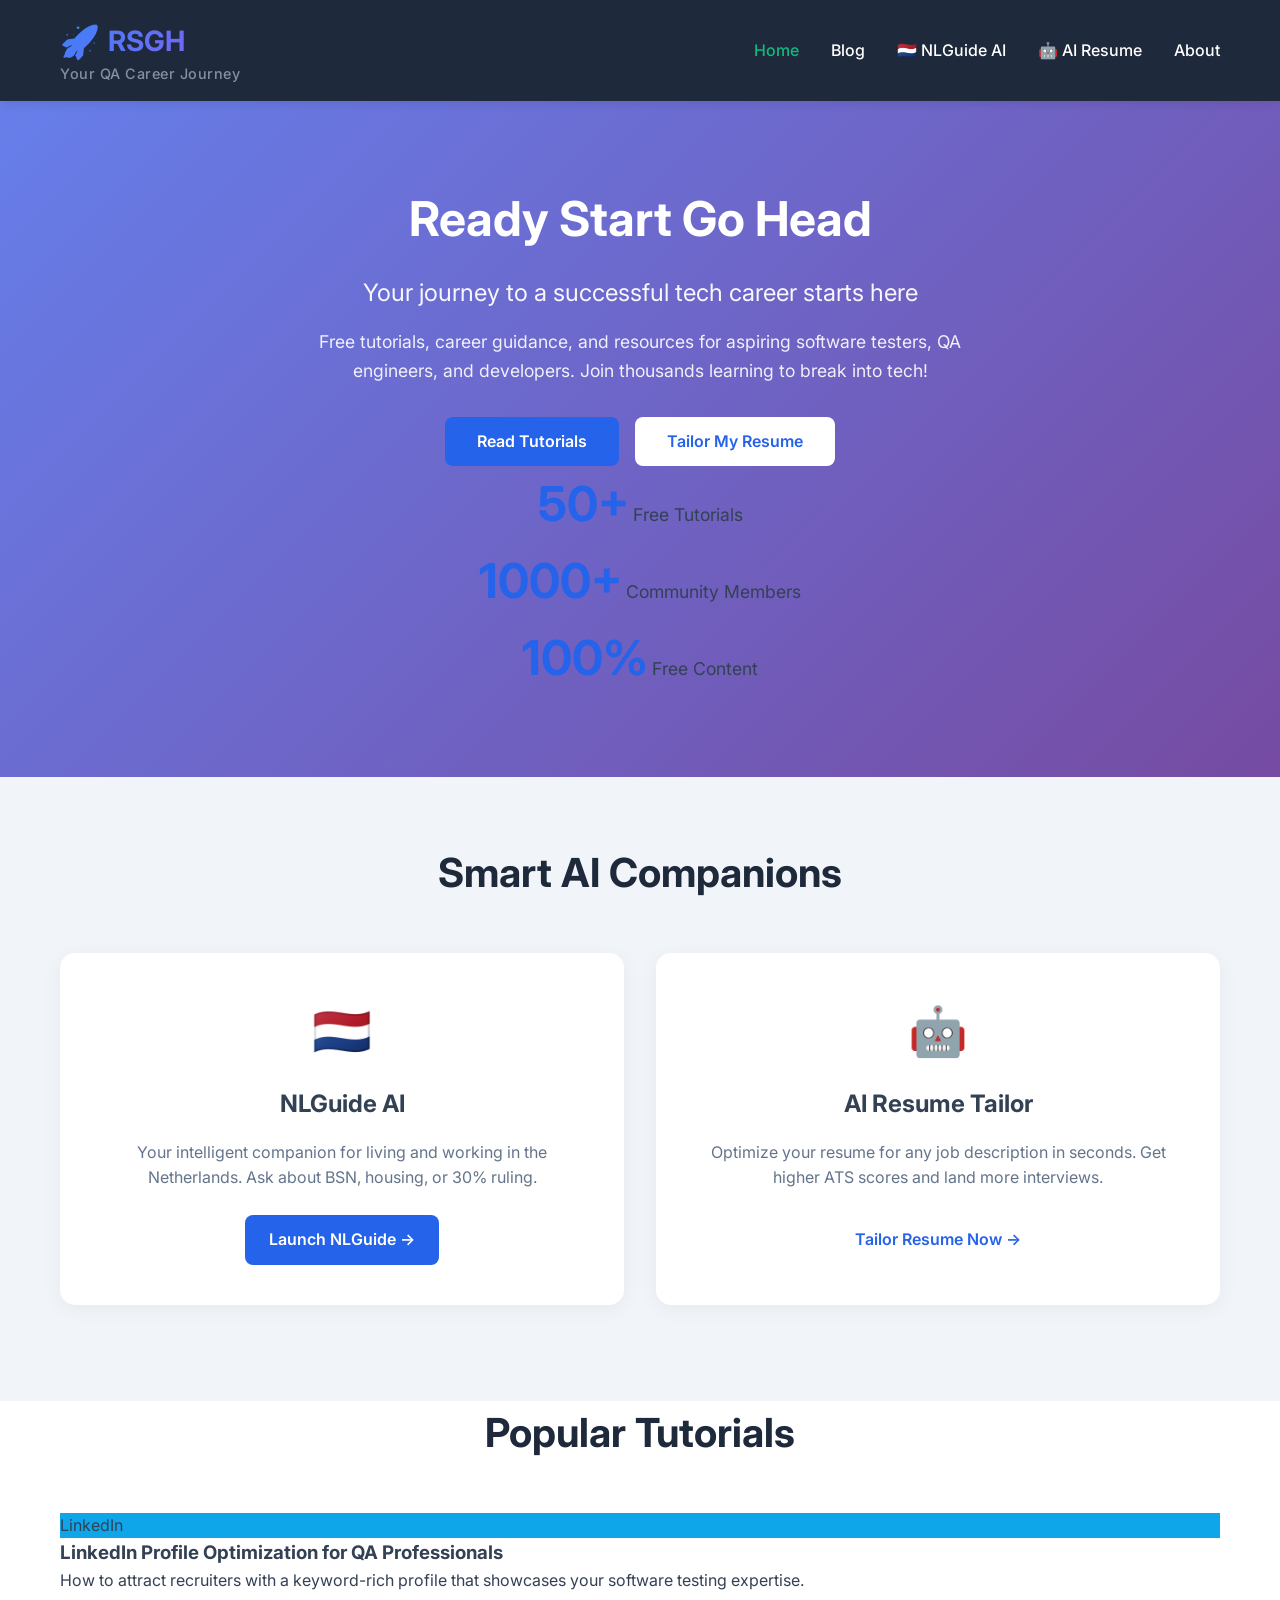
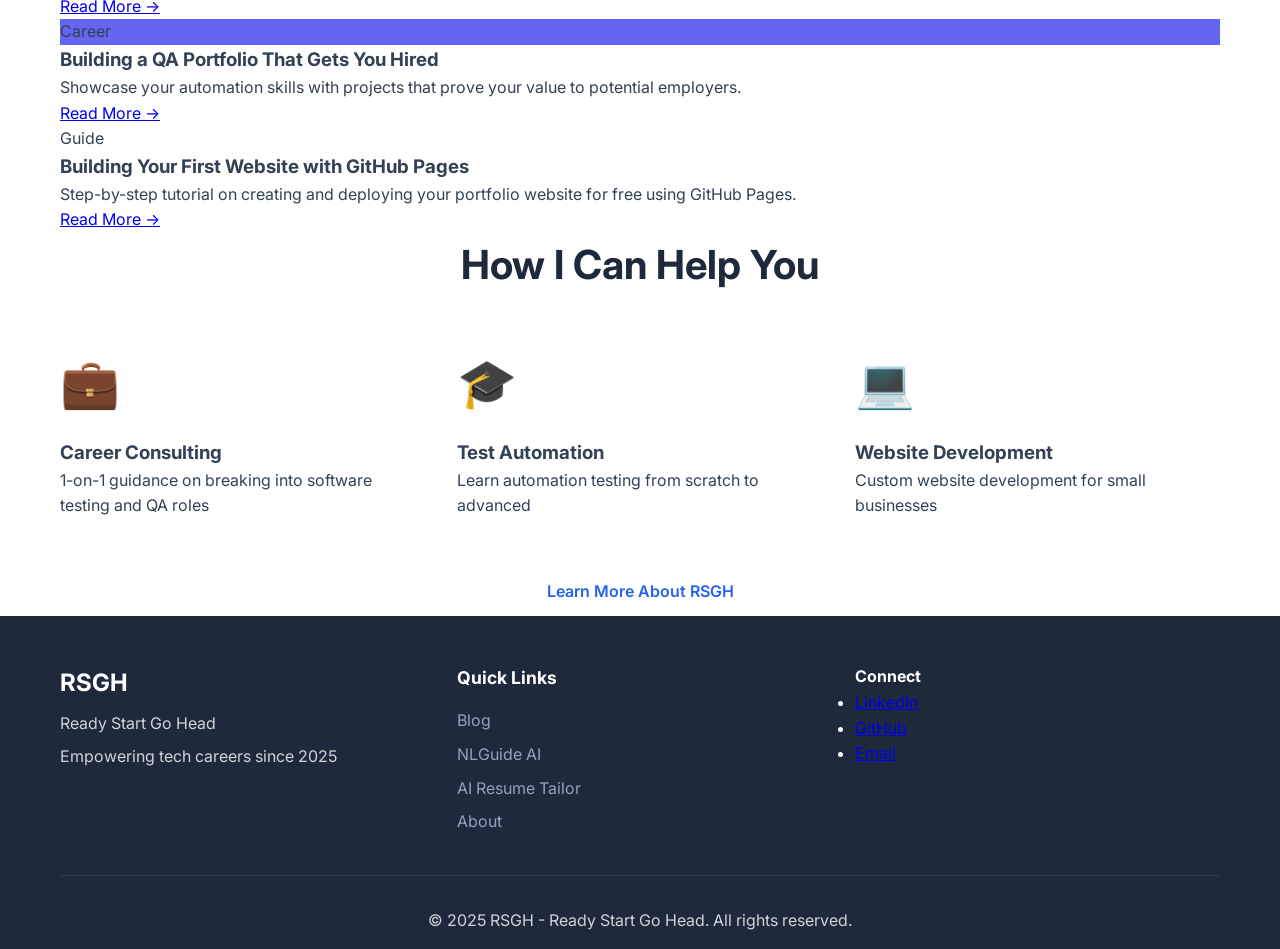
==== commit 935b2618: "Update index.html" ====
--- a/index.html
+++ b/index.html
@@ -38,7 +38,7 @@
                 <p class="hero-description">Free tutorials, career guidance, and resources for aspiring software testers, QA engineers, and developers. Join thousands learning to break into tech!</p>
                 <div class="hero-buttons">
                     <a href="blog.html" class="btn btn-primary">Read Tutorials</a>
-                    <a href="resources.html" class="btn btn-secondary">Free Resources</a>
+                    <a href="ai-resume-tailor.html" class="btn btn-secondary">Tailor My Resume</a>
                 </div>
                 <div class="hero-stats">
                     <div class="stat-item">
@@ -58,49 +58,53 @@
         </div>
     </section>
 
-    <!-- Featured Posts Section -->
+    <!-- AI Tools Section -->
+    <section class="ai-tools-preview" style="background: #f1f5f9; padding: 4rem 0;">
+        <div class="container">
+            <h2 class="section-title" style="text-align: center; margin-bottom: 3rem;">Smart AI Companions</h2>
+            <div class="services-grid" style="display: grid; grid-template-columns: repeat(auto-fit, minmax(300px, 1fr)); gap: 2rem;">
+                <div class="service-item" style="background: white; padding: 2.5rem; border-radius: 15px; box-shadow: 0 4px 20px rgba(0,0,0,0.05); text-align: center;">
+                    <div style="font-size: 3rem; margin-bottom: 1rem;">🇳🇱</div>
+                    <h3 style="font-size: 1.5rem; margin-bottom: 1rem;">NLGuide AI</h3>
+                    <p style="color: #64748b; margin-bottom: 1.5rem;">Your intelligent companion for living and working in the Netherlands. Ask about BSN, housing, or 30% ruling.</p>
+                    <a href="nlguide-ai.html" class="btn btn-primary" style="width: auto; padding: 0.75rem 1.5rem;">Launch NLGuide →</a>
+                </div>
+                <div class="service-item" style="background: white; padding: 2.5rem; border-radius: 15px; box-shadow: 0 4px 20px rgba(0,0,0,0.05); text-align: center;">
+                    <div style="font-size: 3rem; margin-bottom: 1rem;">🤖</div>
+                    <h3 style="font-size: 1.5rem; margin-bottom: 1rem;">AI Resume Tailor</h3>
+                    <p style="color: #64748b; margin-bottom: 1.5rem;">Optimize your resume for any job description in seconds. Get higher ATS scores and land more interviews.</p>
+                    <a href="ai-resume-tailor.html" class="btn btn-secondary" style="width: auto; padding: 0.75rem 1.5rem;">Tailor Resume Now →</a>
+                </div>
+            </div>
+        </div>
+    </section>
+
+    <!-- Popular Tutorials Section -->
     <section class="featured-posts">
         <div class="container">
             <h2 class="section-title">Popular Tutorials</h2>
             <div class="post-grid">
                 <!-- Post 1 -->
                 <article class="post-card">
-                    <div class="post-category">Career</div>
-                    <h3 class="post-title">How I Got My First Software Testing Job</h3>
-                    <p class="post-excerpt">A complete roadmap from learning to landing your first QA role in 2026. No prior experience needed!</p>
-                    <a href="blog.html#post1" class="read-more">Read More →</a>
+                    <div class="post-category" style="background: #0ea5e9;">LinkedIn</div>
+                    <h3 class="post-title">LinkedIn Profile Optimization for QA Professionals</h3>
+                    <p class="post-excerpt">How to attract recruiters with a keyword-rich profile that showcases your software testing expertise.</p>
+                    <a href="posts/linkedin-optimization.html" class="read-more">Read More →</a>
                 </article>
-
                 <!-- Post 2 -->
                 <article class="post-card">
-                    <div class="post-category">Tutorial</div>
-                    <h3 class="post-title">5 Free Tools Every QA Engineer Should Know</h3>
-                    <p class="post-excerpt">Discover the essential free testing tools that will boost your productivity and make you stand out.</p>
-                    <a href="blog.html#post2" class="read-more">Read More →</a>
+                    <div class="post-category" style="background: #6366f1;">Career</div>
+                    <h3 class="post-title">Building a QA Portfolio That Gets You Hired</h3>
+                    <p class="post-excerpt">Showcase your automation skills with projects that prove your value to potential employers.</p>
+                    <a href="posts/qa-portfolio-guide.html" class="read-more">Read More →</a>
                 </article>
-
                 <!-- Post 3 -->
                 <article class="post-card">
                     <div class="post-category">Guide</div>
                     <h3 class="post-title">Building Your First Website with GitHub Pages</h3>
                     <p class="post-excerpt">Step-by-step tutorial on creating and deploying your portfolio website for free using GitHub Pages.</p>
-                    <a href="blog.html#post3" class="read-more">Read More →</a>
+                    <a href="blog.html" class="read-more">Read More →</a>
                 </article>
-            </div>
-        </div>
-    </section>
-
-    <!-- Newsletter Section -->
-    <section class="newsletter">
-        <div class="container">
-            <div class="newsletter-card">
-                <h2 class="newsletter-title">Start Your Tech Career Today</h2>
-                <p class="newsletter-description">Join our community and get access to exclusive tutorials, resources, and career guidance.</p>
-                <form class="newsletter-form">
-                    <input type="email" placeholder="Enter your email" required>
-                    <button type="submit" class="btn btn-primary">Get Free Guide</button>
-                </form>
-                <p class="newsletter-note">We respect your privacy. Unsubscribe anytime.</p>
             </div>
         </div>
     </section>
@@ -127,7 +131,7 @@
                 </div>
             </div>
             <div style="text-align: center; margin-top: 3rem;">
-                <a href="services.html" class="btn btn-secondary">View All Services</a>
+                <a href="about.html" class="btn btn-secondary">Learn More About RSGH</a>
             </div>
         </div>
     </section>
@@ -145,8 +149,8 @@
                     <h4>Quick Links</h4>
                     <ul>
                         <li><a href="blog.html">Blog</a></li>
-                        <li><a href="resources.html">Resources</a></li>
-                        <li><a href="services.html">Services</a></li>
+                        <li><a href="nlguide-ai.html">NLGuide AI</a></li>
+                        <li><a href="ai-resume-tailor.html">AI Resume Tailor</a></li>
                         <li><a href="about.html">About</a></li>
                     </ul>
                 </div>
@@ -154,15 +158,13 @@
                     <h4>Connect</h4>
                     <ul>
                         <li><a href="https://www.linkedin.com/in/rajasekhar-narisetti/">LinkedIn</a></li>
-                        <li><a href="https://github.com/rajasekhar477">GitHub</a></li>
+                        <li><a href="https://github.com/rajdevopsprojects477nl">GitHub</a></li>
                         <li><a href="mailto:raja4usekhar@gmail.com">Email</a></li>
-                        <li><a href="mailto:raja4usekhar@gmail.com?subject=Book%20a%201:1%20Career%20Call&body=Hi%20Rajasekhar%2C%0A%0AI%20would%20like%20to%20book%20a%201:1%20career%20call.%20Here%20are%20my%20details%3A%0A-%20Current%20role%3A%0A-%20Experience%3A%0A-%20Main%20questions%3A%0A%0AThanks%2C%0A">Book a 1:1 Career Call (Email)</a></li>
-                        <li><a href="https://wa.me/918919126316?text=Hi%20Rajasekhar%2C%20I%20came%20from%20rsgh.online%20and%20want%20career%20guidance.">WhatsApp (Quick Questions)</a></li>
                     </ul>
                 </div>
             </div>
             <div class="footer-bottom">
-                <p>&copy; 2025 RSGH - Ready Start Go Head. All rights reserved.</p>
+                <p>© 2025 RSGH - Ready Start Go Head. All rights reserved.</p>
             </div>
         </div>
     </footer>
@@ -171,7 +173,6 @@
         // Simple mobile menu toggle
         const navMenu = document.querySelector('.nav-menu');
         const navBrand = document.querySelector('.nav-brand');
-
         // Smooth scroll for anchor links
         document.querySelectorAll('a[href^="#"]').forEach(anchor => {
             anchor.addEventListener('click', function (e) {
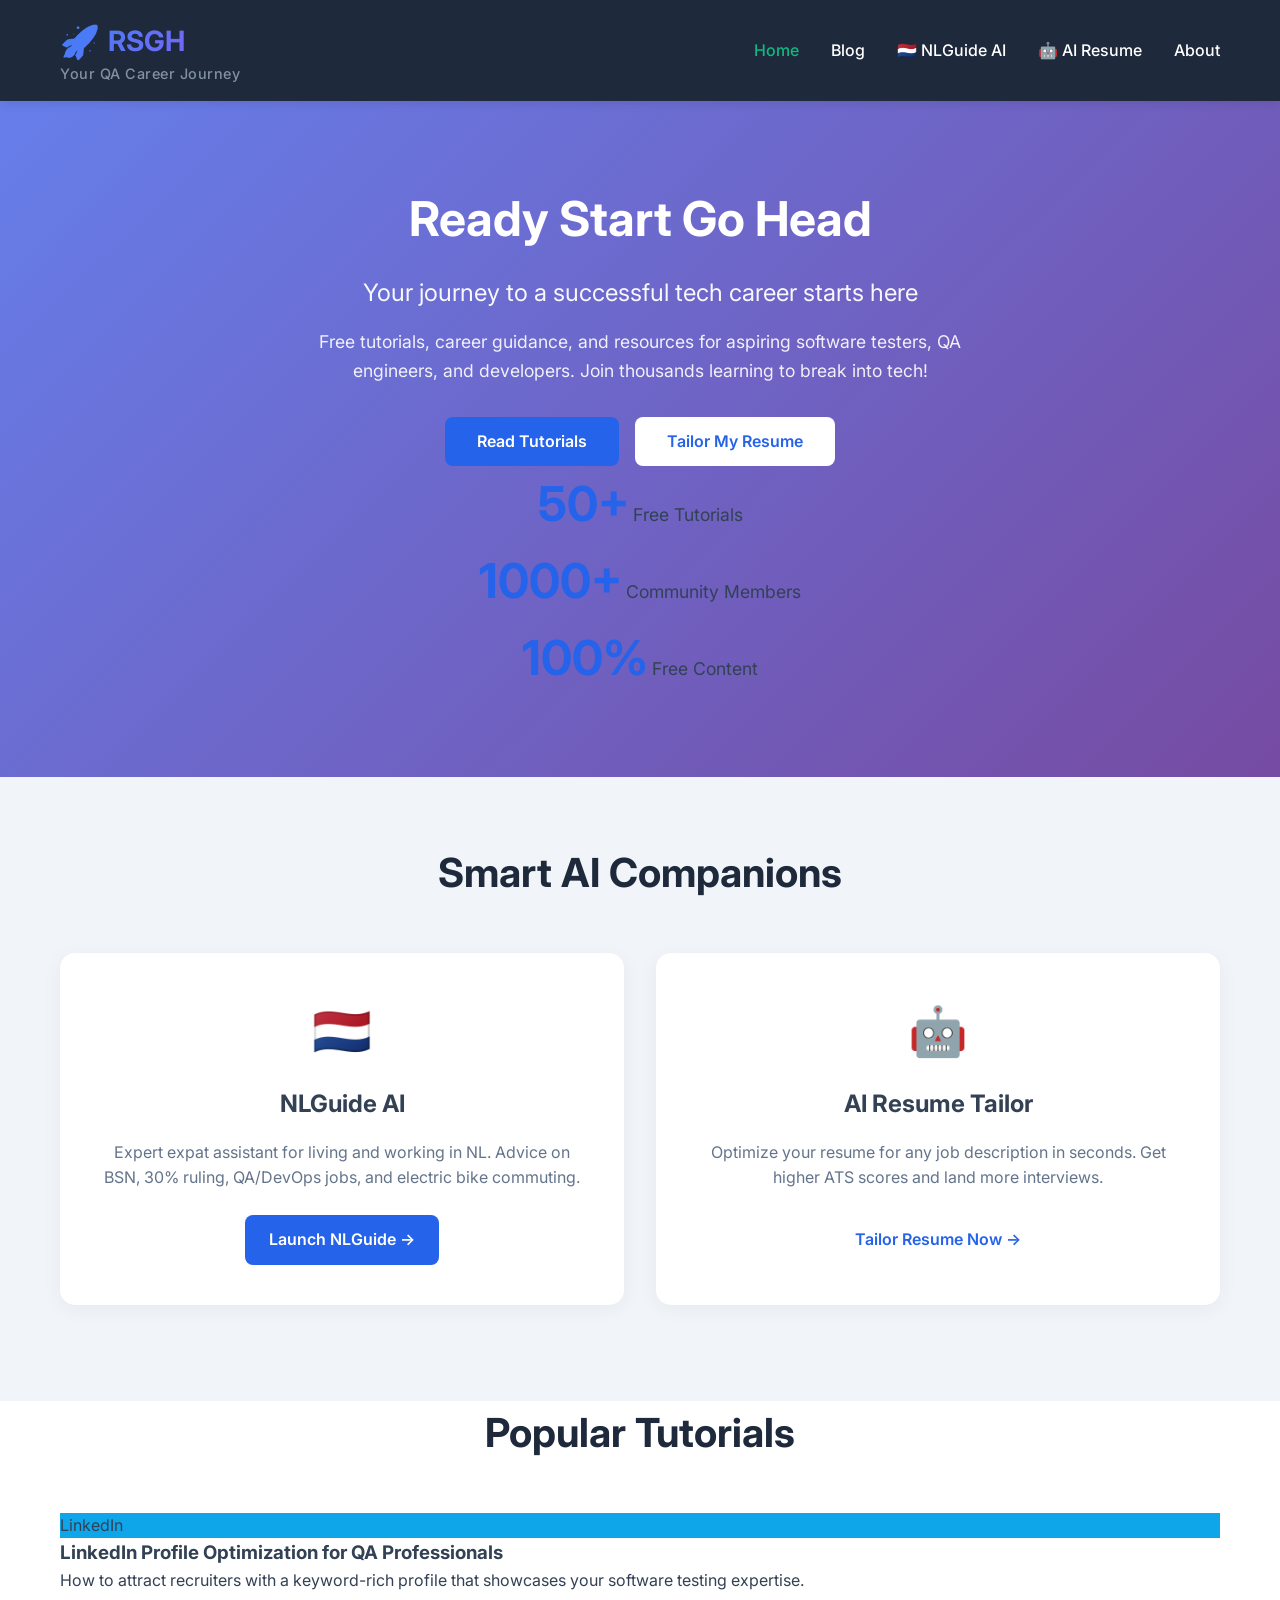
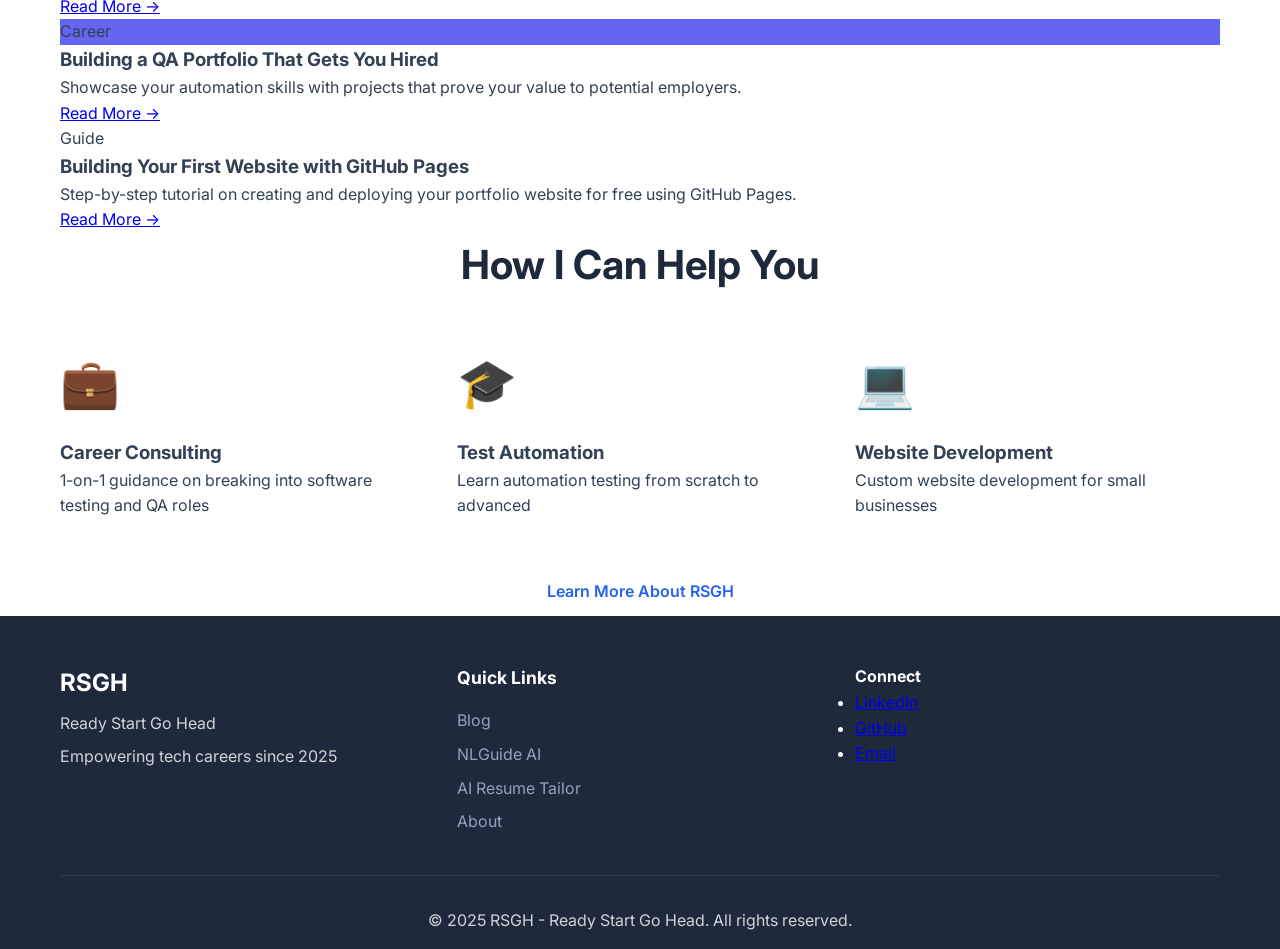
==== commit d6fd55ce: "Update index.htmlUpdate NLGuide AI description on homepage" ====
--- a/index.html
+++ b/index.html
@@ -66,7 +66,7 @@
                 <div class="service-item" style="background: white; padding: 2.5rem; border-radius: 15px; box-shadow: 0 4px 20px rgba(0,0,0,0.05); text-align: center;">
                     <div style="font-size: 3rem; margin-bottom: 1rem;">🇳🇱</div>
                     <h3 style="font-size: 1.5rem; margin-bottom: 1rem;">NLGuide AI</h3>
-                    <p style="color: #64748b; margin-bottom: 1.5rem;">Your intelligent companion for living and working in the Netherlands. Ask about BSN, housing, or 30% ruling.</p>
+                    <p style="color: #64748b; margin-bottom: 1.5rem;">Expert expat assistant for living and working in NL. Advice on BSN, 30% ruling, QA/DevOps jobs, and electric bike commuting.</p>
                     <a href="nlguide-ai.html" class="btn btn-primary" style="width: auto; padding: 0.75rem 1.5rem;">Launch NLGuide →</a>
                 </div>
                 <div class="service-item" style="background: white; padding: 2.5rem; border-radius: 15px; box-shadow: 0 4px 20px rgba(0,0,0,0.05); text-align: center;">
@@ -173,6 +173,7 @@
         // Simple mobile menu toggle
         const navMenu = document.querySelector('.nav-menu');
         const navBrand = document.querySelector('.nav-brand');
+
         // Smooth scroll for anchor links
         document.querySelectorAll('a[href^="#"]').forEach(anchor => {
             anchor.addEventListener('click', function (e) {
@@ -186,18 +187,18 @@
             });
         });
     </script>
-    
+
     <!-- Tawk.to Live Chat -->
     <script type="text/javascript">
-    var Tawk_API=Tawk_API||{}, Tawk_LoadStart=new Date();
-    (function(){
-    var s1=document.createElement("script"),s0=document.getElementsByTagName("script")[0];
-    s1.async=true;
-    s1.src='https://embed.tawk.to/694ec43c77283d197dcb7bb7/1jddqt34b';
-    s1.charset='UTF-8';
-    s1.setAttribute('crossorigin','*');
-    s0.parentNode.insertBefore(s1,s0);
-    })();
+        var Tawk_API=Tawk_API||{}, Tawk_LoadStart=new Date();
+        (function(){
+        var s1=document.createElement("script"),s0=document.getElementsByTagName("script")[0];
+        s1.async=true;
+        s1.src='https://embed.tawk.to/694ec43c77283d197dcb7bb7/1jddqt34b';
+        s1.charset='UTF-8';
+        s1.setAttribute('crossorigin','*');
+        s0.parentNode.insertBefore(s1,s0);
+        })();
     </script>
 </body>
 </html>
